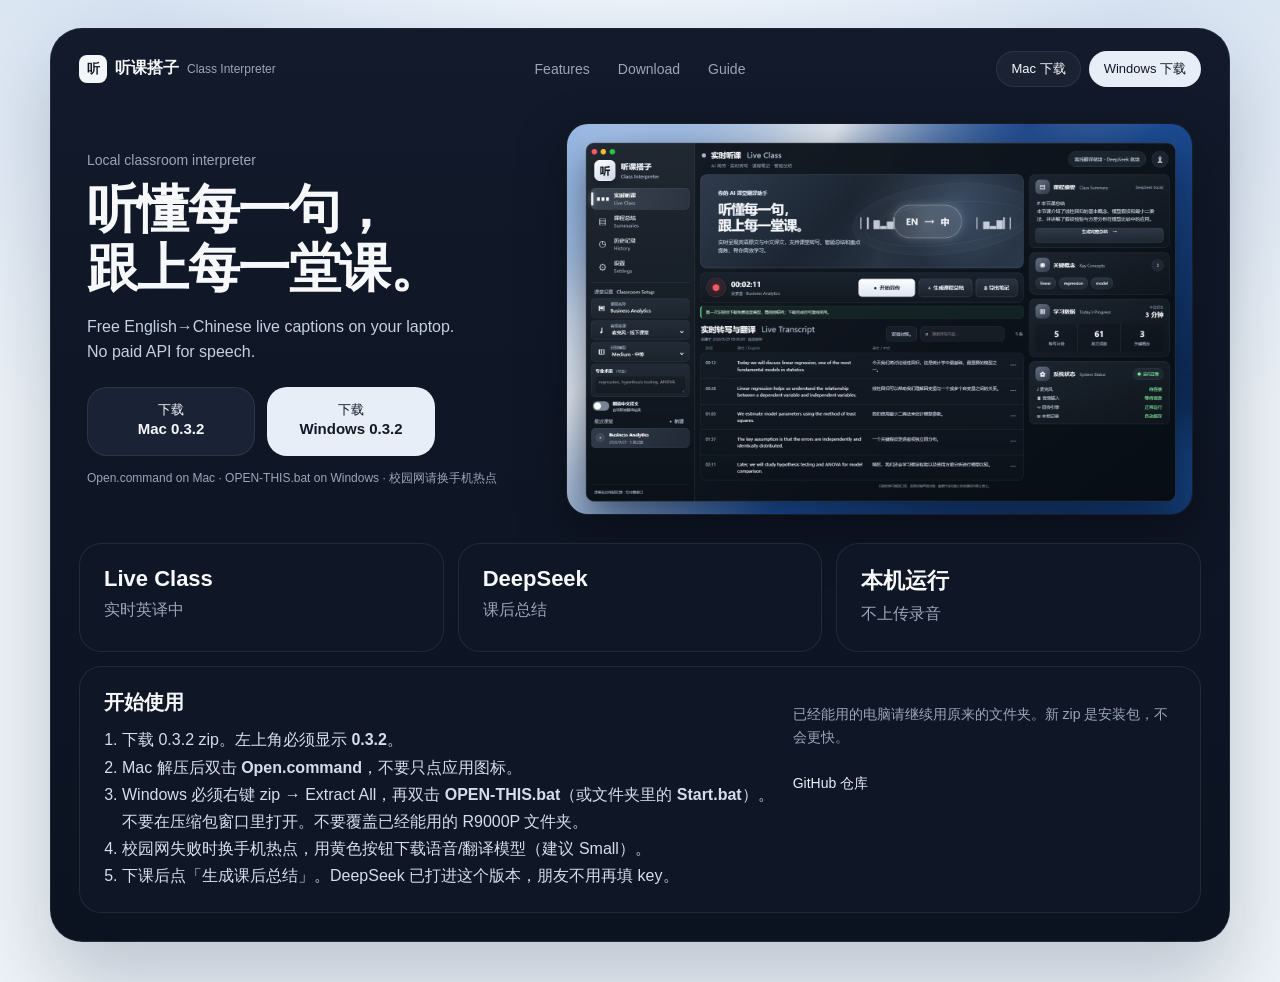
==== docs/index.html @ dd4a9915 "Stop Windows from launching inside the zip and ship 0.3.2 Opening Start.bat from Explorer's zip view" ====
<!doctype html>
<html lang="zh-CN">
<head>
  <meta charset="utf-8">
  <meta name="viewport" content="width=device-width, initial-scale=1">
  <title>听课搭子 · Class Interpreter</title>
  <meta name="description" content="免费本地英语课堂同传。听懂每一句，跟上每一堂课。Mac / Windows 下载。">
  <link rel="stylesheet" href="style.css">
</head>
<body>
  <div class="backdrop">
    <div class="shell">
      <header class="nav">
        <a class="brand" href="#top">
          <span class="mark">听</span>
          <strong>听课搭子</strong>
          <small>Class Interpreter</small>
        </a>
        <nav>
          <a href="#features">Features</a>
          <a href="#download">Download</a>
          <a href="#guide">Guide</a>
        </nav>
        <div class="nav-actions">
          <a class="pill ghost" href="https://github.com/M2-King/class-interpret/raw/cursor/windows-extract-guard-b27d/ClassInterpreter-mac-0.3.2.zip">Mac 下载</a>
          <a class="pill light" href="https://github.com/M2-King/class-interpret/raw/cursor/windows-extract-guard-b27d/ClassInterpreter-windows-0.3.2.zip">Windows 下载</a>
        </div>
      </header>

      <section class="hero" id="top">
        <div class="copy">
          <p class="eyebrow">Local classroom interpreter</p>
          <h1>听懂每一句，<br>跟上每一堂课。</h1>
          <p class="lede">Free English→Chinese live captions on your laptop.<br>No paid API for speech.</p>
          <div class="hero-actions" id="download">
            <a class="btn dark" href="https://github.com/M2-King/class-interpret/raw/cursor/windows-extract-guard-b27d/ClassInterpreter-mac-0.3.2.zip">下载<br><b>Mac 0.3.2</b></a>
            <a class="btn light" href="https://github.com/M2-King/class-interpret/raw/cursor/windows-extract-guard-b27d/ClassInterpreter-windows-0.3.2.zip">下载<br><b>Windows 0.3.2</b></a>
          </div>
          <p class="fine">Open.command on Mac · OPEN-THIS.bat on Windows · 校园网请换手机热点</p>
        </div>
        <figure class="product">
          <img src="assets/app-preview.png" alt="听课搭子 Live Class 界面：英文原文与中文译文">
        </figure>
      </section>

      <section class="features" id="features">
        <article>
          <h2>Live Class</h2>
          <p>实时英译中</p>
        </article>
        <article>
          <h2>DeepSeek</h2>
          <p>课后总结</p>
        </article>
        <article>
          <h2>本机运行</h2>
          <p>不上传录音</p>
        </article>
      </section>

      <section class="guide" id="guide">
        <div>
          <h2>开始使用</h2>
          <ol>
            <li>下载 0.3.2 zip。左上角必须显示 <b>0.3.2</b>。</li>
            <li>Mac 解压后双击 <b>Open.command</b>，不要只点应用图标。</li>
            <li>Windows 必须右键 zip → Extract All，再双击 <b>OPEN-THIS.bat</b>（或文件夹里的 <b>Start.bat</b>）。不要在压缩包窗口里打开。不要覆盖已经能用的 R9000P 文件夹。</li>
            <li>校园网失败时换手机热点，用黄色按钮下载语音/翻译模型（建议 Small）。</li>
            <li>下课后点「生成课后总结」。DeepSeek 已打进这个版本，朋友不用再填 key。</li>
          </ol>
        </div>
        <aside>
          <p>已经能用的电脑请继续用原来的文件夹。新 zip 是安装包，不会更快。</p>
          <a href="https://github.com/M2-King/class-interpret">GitHub 仓库</a>
        </aside>
      </section>
    </div>
  </div>
</body>
</html>
---- docs/style.css ----
:root {
  --bg0: #d7e3f2;
  --bg1: #eef3f8;
  --shell: #0b1220;
  --panel: rgba(17, 24, 39, 0.72);
  --line: rgba(255, 255, 255, 0.08);
  --text: #f7f8fa;
  --muted: #9aa6b8;
  --light: #e8eef8;
}
* { box-sizing: border-box; }
html { scroll-behavior: smooth; }
body {
  margin: 0;
  min-height: 100vh;
  color: var(--text);
  font-family: Inter, "SF Pro Display", "PingFang SC", "Microsoft YaHei", sans-serif;
  background: radial-gradient(1200px 600px at 50% -10%, #f7fbff, var(--bg0) 45%, var(--bg1));
}
a { color: inherit; text-decoration: none; }
.backdrop {
  min-height: 100vh;
  padding: 28px 18px 40px;
  display: grid;
  place-items: center;
}
.shell {
  width: min(1180px, 100%);
  background: linear-gradient(180deg, #121a2b, var(--shell));
  border: 1px solid rgba(255,255,255,.08);
  border-radius: 32px;
  padding: 22px 28px 28px;
  box-shadow: 0 40px 80px rgba(20, 36, 64, .22);
}
.nav {
  display: grid;
  grid-template-columns: 1fr auto 1fr;
  align-items: center;
  gap: 16px;
  margin-bottom: 28px;
}
.brand {
  display: flex;
  align-items: baseline;
  gap: 8px;
}
.mark {
  width: 28px;
  height: 28px;
  border-radius: 8px;
  display: grid;
  place-items: center;
  background: #f3f6fb;
  color: #111827;
  font-size: 13px;
  font-weight: 700;
}
.brand strong { font-size: 16px; }
.brand small { color: var(--muted); font-size: 12px; }
.nav nav {
  display: flex;
  gap: 28px;
  color: var(--muted);
  font-size: 14px;
}
.nav nav a:hover { color: var(--text); }
.nav-actions { justify-self: end; display: flex; gap: 8px; }
.pill, .btn {
  display: inline-flex;
  align-items: center;
  justify-content: center;
  border-radius: 999px;
  border: 1px solid var(--line);
  font-size: 13px;
}
.pill { padding: 8px 14px; }
.pill.ghost { background: rgba(255,255,255,.04); }
.pill.light, .btn.light {
  background: var(--light);
  color: #111827;
  border-color: transparent;
}
.hero {
  display: grid;
  grid-template-columns: minmax(280px, 0.9fr) minmax(0, 1.25fr);
  gap: 28px;
  align-items: center;
  padding: 8px 8px 28px;
}
.eyebrow {
  margin: 0 0 12px;
  color: var(--muted);
  font-size: 14px;
}
.copy h1 {
  margin: 0;
  font-size: clamp(34px, 4.4vw, 52px);
  line-height: 1.15;
  letter-spacing: -0.03em;
}
.lede {
  margin: 16px 0 22px;
  color: #c5d0e0;
  font-size: 16px;
  line-height: 1.55;
}
.hero-actions { display: flex; gap: 12px; flex-wrap: wrap; }
.btn {
  min-width: 168px;
  padding: 14px 22px 16px;
  text-align: center;
  line-height: 1.25;
  border-radius: 20px;
  display: inline-flex;
  flex-direction: column;
  gap: 2px;
}
.btn.dark { background: #1a2336; }
.btn b { display: block; font-size: 15px; }
.fine {
  margin: 14px 0 0;
  color: var(--muted);
  font-size: 12px;
}
.product {
  margin: 0;
  border-radius: 22px;
  overflow: hidden;
  border: 1px solid var(--line);
  background: #070b14;
  box-shadow: 0 18px 50px rgba(0,0,0,.35);
}
.product img { display: block; width: 100%; height: auto; }
.features {
  display: grid;
  grid-template-columns: repeat(3, 1fr);
  gap: 14px;
}
.features article, .guide {
  background: var(--panel);
  border: 1px solid var(--line);
  border-radius: 22px;
}
.features article { padding: 22px 24px 26px; }
.features h2 { margin: 0; font-size: 22px; font-weight: 600; }
.features p { margin: 8px 0 0; color: var(--muted); }
.guide {
  margin-top: 14px;
  padding: 22px 24px;
  display: grid;
  grid-template-columns: 1.4fr 0.8fr;
  gap: 18px;
}
.guide h2 { margin: 0 0 10px; font-size: 20px; }
.guide ol { margin: 0; padding-left: 18px; color: #d5deea; line-height: 1.7; }
.guide aside {
  color: var(--muted);
  font-size: 14px;
  line-height: 1.6;
}
.guide aside a { display: inline-block; margin-top: 10px; color: var(--light); }
@media (max-width: 900px) {
  .nav, .hero, .features, .guide { grid-template-columns: 1fr; }
  .nav nav, .nav-actions { justify-self: start; }
  .copy h1 { font-size: 34px; }
}
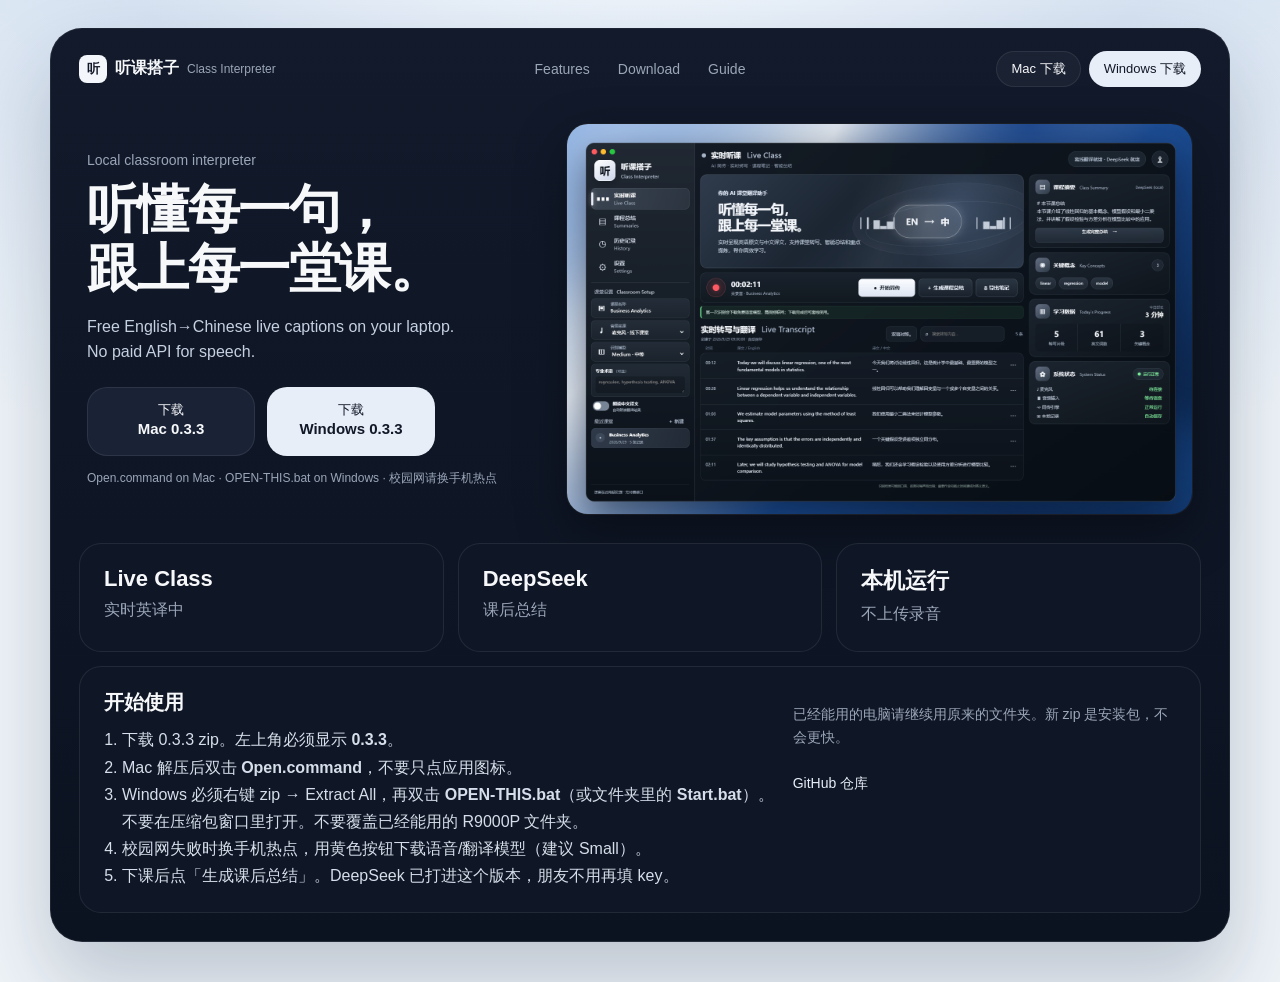
==== commit 5bd2deed: "Ship a Windows 0.3.3 pack with bundled Python Windows still failed when the zip had to download Pyth" ====
--- a/docs/index.html
+++ b/docs/index.html
@@ -22,8 +22,8 @@
           <a href="#guide">Guide</a>
         </nav>
         <div class="nav-actions">
-          <a class="pill ghost" href="https://github.com/M2-King/class-interpret/raw/cursor/windows-extract-guard-b27d/ClassInterpreter-mac-0.3.2.zip">Mac 下载</a>
-          <a class="pill light" href="https://github.com/M2-King/class-interpret/raw/cursor/windows-extract-guard-b27d/ClassInterpreter-windows-0.3.2.zip">Windows 下载</a>
+          <a class="pill ghost" href="https://github.com/M2-King/class-interpret/raw/cursor/windows-extract-guard-b27d/ClassInterpreter-mac-0.3.3.zip">Mac 下载</a>
+          <a class="pill light" href="https://github.com/M2-King/class-interpret/raw/cursor/windows-extract-guard-b27d/ClassInterpreter-windows-0.3.3.zip">Windows 下载</a>
         </div>
       </header>
 
@@ -33,8 +33,8 @@
           <h1>听懂每一句，<br>跟上每一堂课。</h1>
           <p class="lede">Free English→Chinese live captions on your laptop.<br>No paid API for speech.</p>
           <div class="hero-actions" id="download">
-            <a class="btn dark" href="https://github.com/M2-King/class-interpret/raw/cursor/windows-extract-guard-b27d/ClassInterpreter-mac-0.3.2.zip">下载<br><b>Mac 0.3.2</b></a>
-            <a class="btn light" href="https://github.com/M2-King/class-interpret/raw/cursor/windows-extract-guard-b27d/ClassInterpreter-windows-0.3.2.zip">下载<br><b>Windows 0.3.2</b></a>
+            <a class="btn dark" href="https://github.com/M2-King/class-interpret/raw/cursor/windows-extract-guard-b27d/ClassInterpreter-mac-0.3.3.zip">下载<br><b>Mac 0.3.3</b></a>
+            <a class="btn light" href="https://github.com/M2-King/class-interpret/raw/cursor/windows-extract-guard-b27d/ClassInterpreter-windows-0.3.3.zip">下载<br><b>Windows 0.3.3</b></a>
           </div>
           <p class="fine">Open.command on Mac · OPEN-THIS.bat on Windows · 校园网请换手机热点</p>
         </div>
@@ -62,7 +62,7 @@
         <div>
           <h2>开始使用</h2>
           <ol>
-            <li>下载 0.3.2 zip。左上角必须显示 <b>0.3.2</b>。</li>
+            <li>下载 0.3.3 zip。左上角必须显示 <b>0.3.3</b>。</li>
             <li>Mac 解压后双击 <b>Open.command</b>，不要只点应用图标。</li>
             <li>Windows 必须右键 zip → Extract All，再双击 <b>OPEN-THIS.bat</b>（或文件夹里的 <b>Start.bat</b>）。不要在压缩包窗口里打开。不要覆盖已经能用的 R9000P 文件夹。</li>
             <li>校园网失败时换手机热点，用黄色按钮下载语音/翻译模型（建议 Small）。</li>
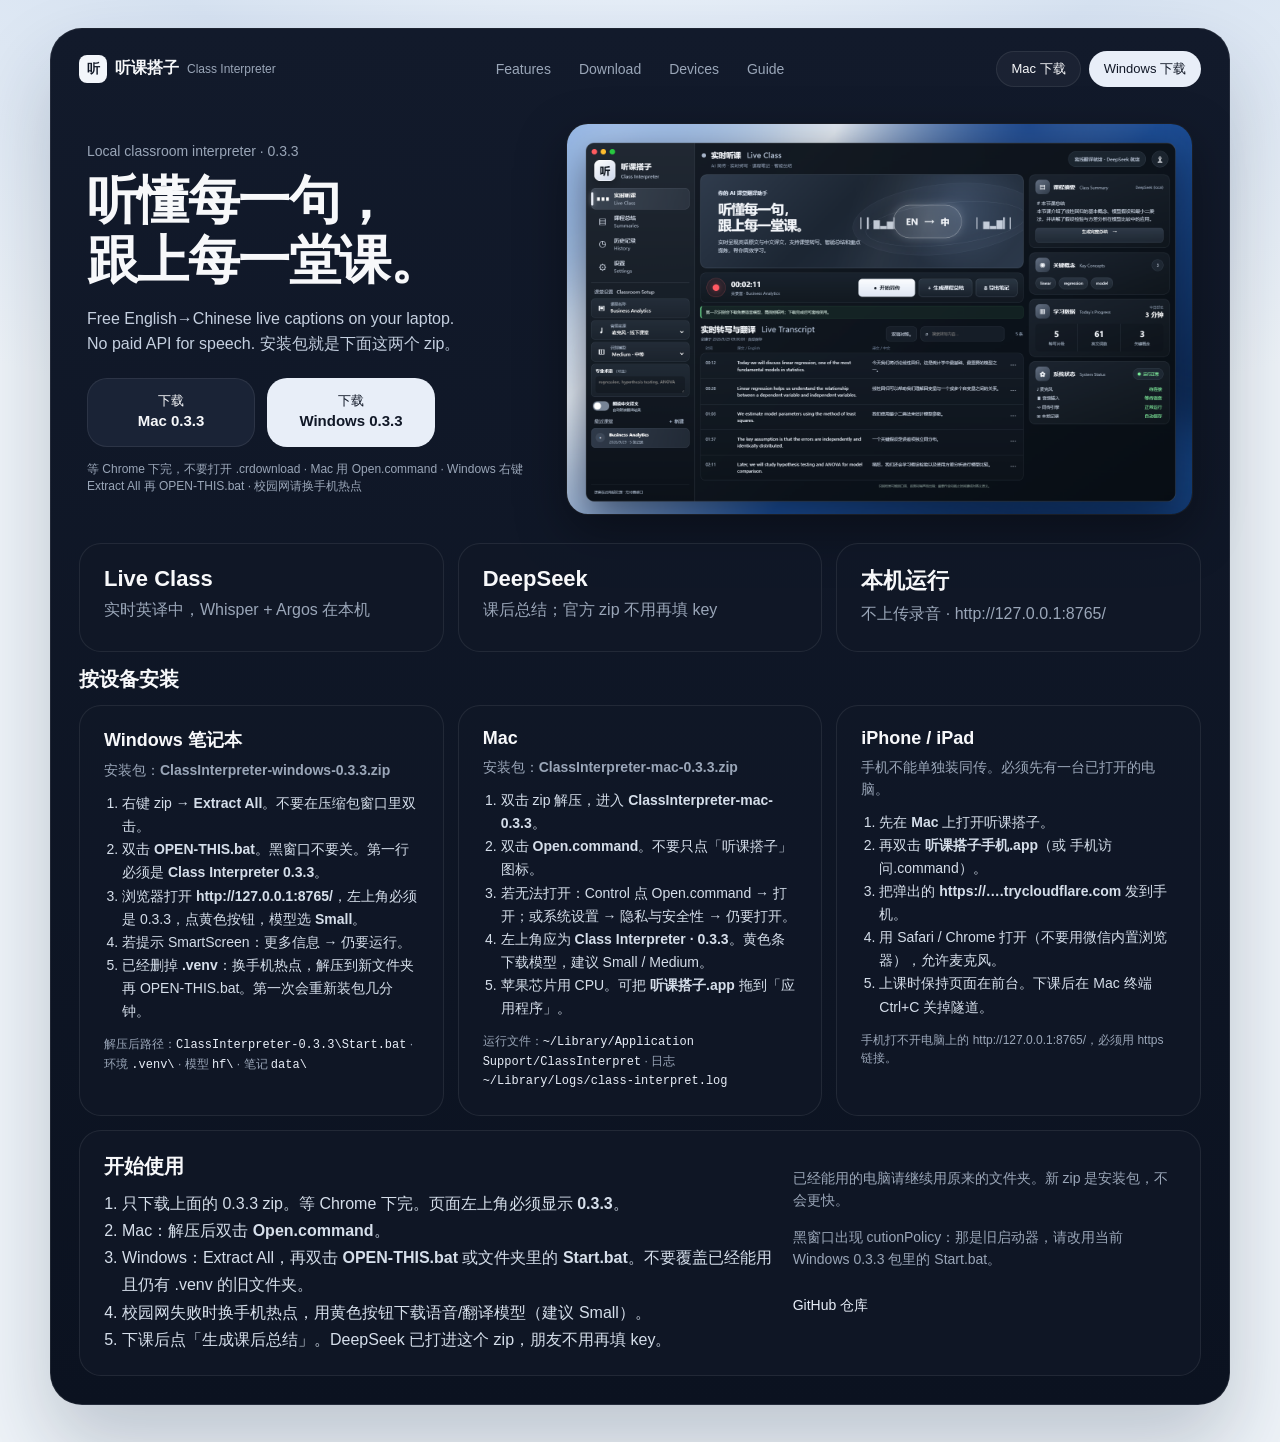
==== commit 511636d2: "Point the intro site at the real 0.3.3 packs and device install paths Windows downloads the current " ====
--- a/docs/index.html
+++ b/docs/index.html
@@ -19,24 +19,25 @@
         <nav>
           <a href="#features">Features</a>
           <a href="#download">Download</a>
+          <a href="#devices">Devices</a>
           <a href="#guide">Guide</a>
         </nav>
         <div class="nav-actions">
           <a class="pill ghost" href="https://github.com/M2-King/class-interpret/raw/cursor/windows-extract-guard-b27d/ClassInterpreter-mac-0.3.3.zip">Mac 下载</a>
-          <a class="pill light" href="https://github.com/M2-King/class-interpret/raw/cursor/windows-extract-guard-b27d/ClassInterpreter-windows-0.3.3.zip">Windows 下载</a>
+          <a class="pill light" href="https://github.com/M2-King/class-interpret/raw/cursor/win-bat-crlf-b27d/ClassInterpreter-windows-0.3.3.zip">Windows 下载</a>
         </div>
       </header>
 
       <section class="hero" id="top">
         <div class="copy">
-          <p class="eyebrow">Local classroom interpreter</p>
+          <p class="eyebrow">Local classroom interpreter · 0.3.3</p>
           <h1>听懂每一句，<br>跟上每一堂课。</h1>
-          <p class="lede">Free English→Chinese live captions on your laptop.<br>No paid API for speech.</p>
+          <p class="lede">Free English→Chinese live captions on your laptop.<br>No paid API for speech. 安装包就是下面这两个 zip。</p>
           <div class="hero-actions" id="download">
             <a class="btn dark" href="https://github.com/M2-King/class-interpret/raw/cursor/windows-extract-guard-b27d/ClassInterpreter-mac-0.3.3.zip">下载<br><b>Mac 0.3.3</b></a>
-            <a class="btn light" href="https://github.com/M2-King/class-interpret/raw/cursor/windows-extract-guard-b27d/ClassInterpreter-windows-0.3.3.zip">下载<br><b>Windows 0.3.3</b></a>
+            <a class="btn light" href="https://github.com/M2-King/class-interpret/raw/cursor/win-bat-crlf-b27d/ClassInterpreter-windows-0.3.3.zip">下载<br><b>Windows 0.3.3</b></a>
           </div>
-          <p class="fine">Open.command on Mac · OPEN-THIS.bat on Windows · 校园网请换手机热点</p>
+          <p class="fine">等 Chrome 下完，不要打开 .crdownload · Mac 用 Open.command · Windows 右键 Extract All 再 OPEN-THIS.bat · 校园网请换手机热点</p>
         </div>
         <figure class="product">
           <img src="assets/app-preview.png" alt="听课搭子 Live Class 界面：英文原文与中文译文">
@@ -46,31 +47,74 @@
       <section class="features" id="features">
         <article>
           <h2>Live Class</h2>
-          <p>实时英译中</p>
+          <p>实时英译中，Whisper + Argos 在本机</p>
         </article>
         <article>
           <h2>DeepSeek</h2>
-          <p>课后总结</p>
+          <p>课后总结；官方 zip 不用再填 key</p>
         </article>
         <article>
           <h2>本机运行</h2>
-          <p>不上传录音</p>
+          <p>不上传录音 · http://127.0.0.1:8765/</p>
         </article>
+      </section>
+
+      <section class="devices" id="devices">
+        <h2>按设备安装</h2>
+        <div class="device-grid">
+          <article>
+            <h3>Windows 笔记本</h3>
+            <p>安装包：<b>ClassInterpreter-windows-0.3.3.zip</b></p>
+            <ol>
+              <li>右键 zip → <b>Extract All</b>。不要在压缩包窗口里双击。</li>
+              <li>双击 <b>OPEN-THIS.bat</b>。黑窗口不要关。第一行必须是 <b>Class Interpreter 0.3.3</b>。</li>
+              <li>浏览器打开 <b>http://127.0.0.1:8765/</b>，左上角必须是 0.3.3，点黄色按钮，模型选 <b>Small</b>。</li>
+              <li>若提示 SmartScreen：更多信息 → 仍要运行。</li>
+              <li>已经删掉 <b>.venv</b>：换手机热点，解压到新文件夹再 OPEN-THIS.bat。第一次会重新装包几分钟。</li>
+            </ol>
+            <p class="path">解压后路径：<code>ClassInterpreter-0.3.3\Start.bat</code> · 环境 <code>.venv\</code> · 模型 <code>hf\</code> · 笔记 <code>data\</code></p>
+          </article>
+          <article>
+            <h3>Mac</h3>
+            <p>安装包：<b>ClassInterpreter-mac-0.3.3.zip</b></p>
+            <ol>
+              <li>双击 zip 解压，进入 <b>ClassInterpreter-mac-0.3.3</b>。</li>
+              <li>双击 <b>Open.command</b>。不要只点「听课搭子」图标。</li>
+              <li>若无法打开：Control 点 Open.command → 打开；或系统设置 → 隐私与安全性 → 仍要打开。</li>
+              <li>左上角应为 <b>Class Interpreter · 0.3.3</b>。黄色条下载模型，建议 Small / Medium。</li>
+              <li>苹果芯片用 CPU。可把 <b>听课搭子.app</b> 拖到「应用程序」。</li>
+            </ol>
+            <p class="path">运行文件：<code>~/Library/Application Support/ClassInterpret</code> · 日志 <code>~/Library/Logs/class-interpret.log</code></p>
+          </article>
+          <article>
+            <h3>iPhone / iPad</h3>
+            <p>手机不能单独装同传。必须先有一台已打开的电脑。</p>
+            <ol>
+              <li>先在 <b>Mac</b> 上打开听课搭子。</li>
+              <li>再双击 <b>听课搭子手机.app</b>（或 手机访问.command）。</li>
+              <li>把弹出的 <b>https://….trycloudflare.com</b> 发到手机。</li>
+              <li>用 Safari / Chrome 打开（不要用微信内置浏览器），允许麦克风。</li>
+              <li>上课时保持页面在前台。下课后在 Mac 终端 Ctrl+C 关掉隧道。</li>
+            </ol>
+            <p class="path">手机打不开电脑上的 http://127.0.0.1:8765/，必须用 https 链接。</p>
+          </article>
+        </div>
       </section>
 
       <section class="guide" id="guide">
         <div>
           <h2>开始使用</h2>
           <ol>
-            <li>下载 0.3.3 zip。左上角必须显示 <b>0.3.3</b>。</li>
-            <li>Mac 解压后双击 <b>Open.command</b>，不要只点应用图标。</li>
-            <li>Windows 必须右键 zip → Extract All，再双击 <b>OPEN-THIS.bat</b>（或文件夹里的 <b>Start.bat</b>）。不要在压缩包窗口里打开。不要覆盖已经能用的 R9000P 文件夹。</li>
+            <li>只下载上面的 0.3.3 zip。等 Chrome 下完。页面左上角必须显示 <b>0.3.3</b>。</li>
+            <li>Mac：解压后双击 <b>Open.command</b>。</li>
+            <li>Windows：Extract All，再双击 <b>OPEN-THIS.bat</b> 或文件夹里的 <b>Start.bat</b>。不要覆盖已经能用且仍有 .venv 的旧文件夹。</li>
             <li>校园网失败时换手机热点，用黄色按钮下载语音/翻译模型（建议 Small）。</li>
-            <li>下课后点「生成课后总结」。DeepSeek 已打进这个版本，朋友不用再填 key。</li>
+            <li>下课后点「生成课后总结」。DeepSeek 已打进这个 zip，朋友不用再填 key。</li>
           </ol>
         </div>
         <aside>
           <p>已经能用的电脑请继续用原来的文件夹。新 zip 是安装包，不会更快。</p>
+          <p>黑窗口出现 cutionPolicy：那是旧启动器，请改用当前 Windows 0.3.3 包里的 Start.bat。</p>
           <a href="https://github.com/M2-King/class-interpret">GitHub 仓库</a>
         </aside>
       </section>
--- a/docs/style.css
+++ b/docs/style.css
@@ -159,8 +159,38 @@
   line-height: 1.6;
 }
 .guide aside a { display: inline-block; margin-top: 10px; color: var(--light); }
+.devices {
+  margin-top: 14px;
+}
+.devices h2 {
+  margin: 0 0 12px;
+  font-size: 20px;
+}
+.device-grid {
+  display: grid;
+  grid-template-columns: repeat(3, 1fr);
+  gap: 14px;
+}
+.device-grid article {
+  background: var(--panel);
+  border: 1px solid var(--line);
+  border-radius: 22px;
+  padding: 22px 24px 24px;
+}
+.device-grid h3 { margin: 0 0 8px; font-size: 18px; }
+.device-grid p { margin: 0 0 10px; color: var(--muted); font-size: 14px; line-height: 1.55; }
+.device-grid ol { margin: 0; padding-left: 18px; color: #d5deea; line-height: 1.65; font-size: 14px; }
+.device-grid .path {
+  margin: 12px 0 0;
+  font-size: 12px;
+  color: var(--muted);
+}
+.device-grid code {
+  font-size: 12px;
+  color: var(--light);
+}
 @media (max-width: 900px) {
-  .nav, .hero, .features, .guide { grid-template-columns: 1fr; }
+  .nav, .hero, .features, .guide, .device-grid { grid-template-columns: 1fr; }
   .nav nav, .nav-actions { justify-self: start; }
   .copy h1 { font-size: 34px; }
 }
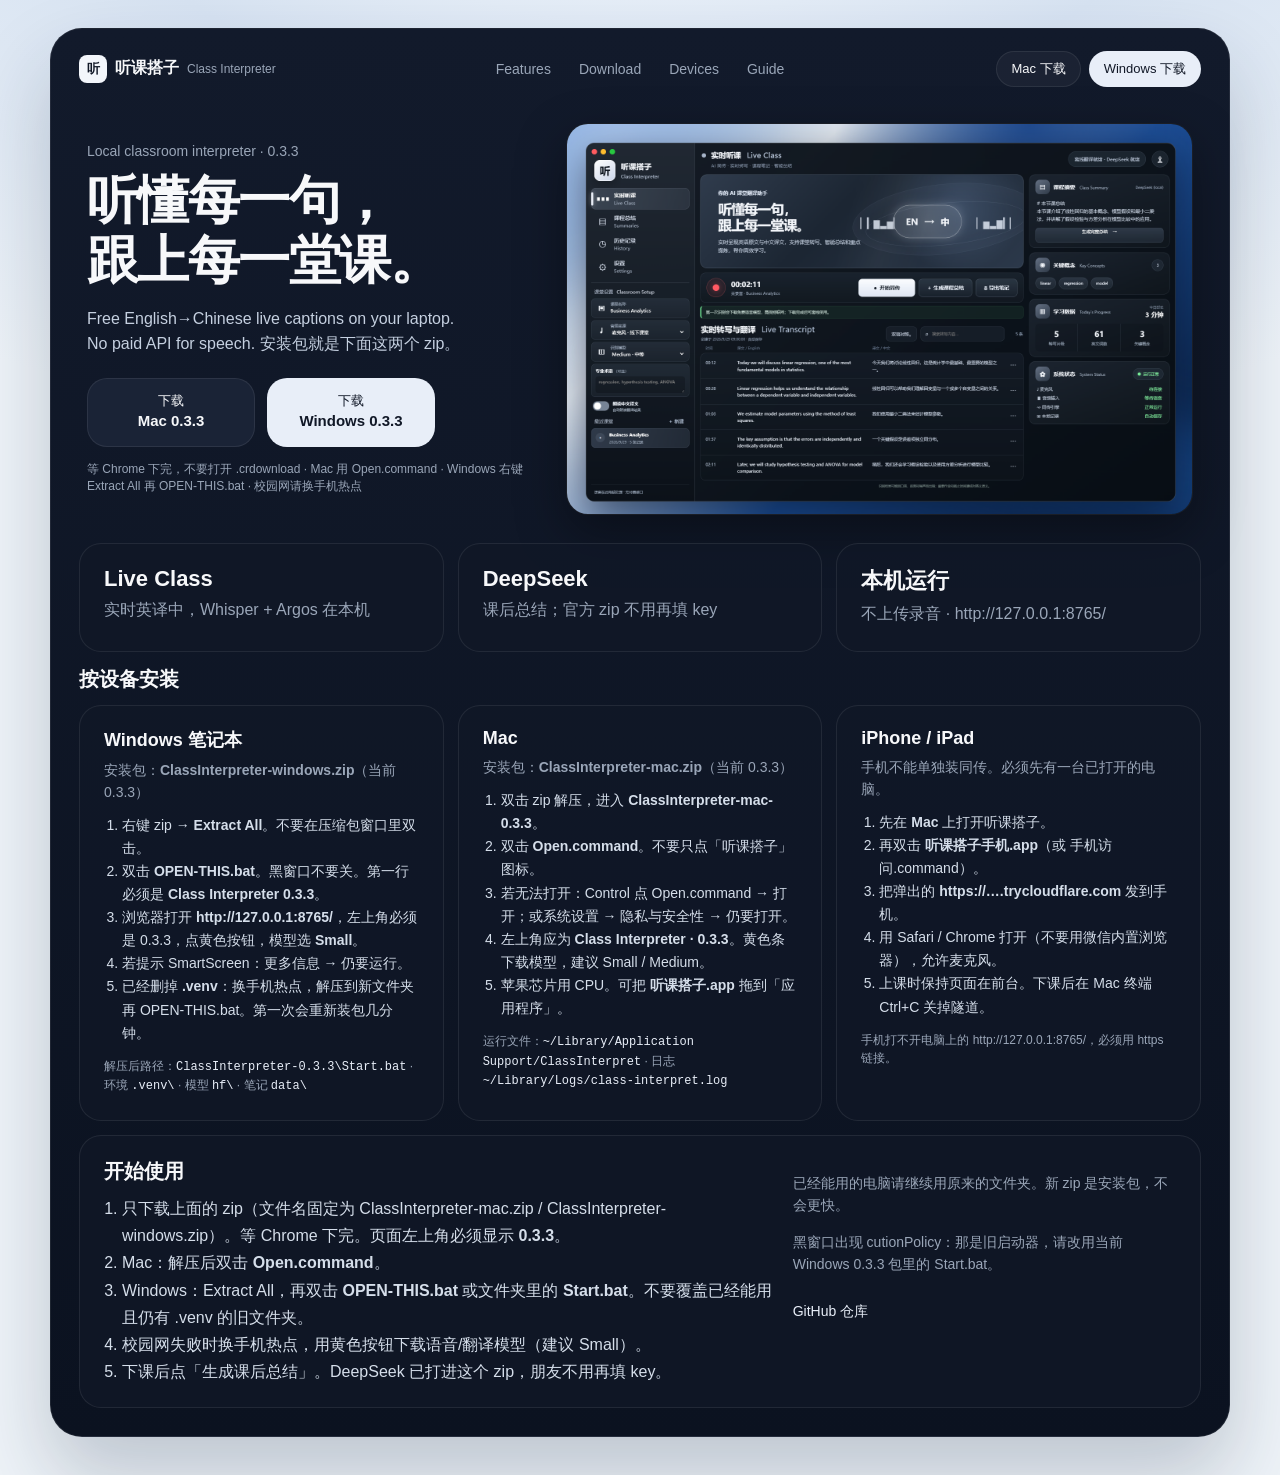
==== commit 78c475b2: "Keep Mac and Windows install packs on unchanging download names Copy versioned zips to docs/ClassInt" ====
--- a/docs/index.html
+++ b/docs/index.html
@@ -23,8 +23,8 @@
           <a href="#guide">Guide</a>
         </nav>
         <div class="nav-actions">
-          <a class="pill ghost" href="https://github.com/M2-King/class-interpret/raw/cursor/windows-extract-guard-b27d/ClassInterpreter-mac-0.3.3.zip">Mac 下载</a>
-          <a class="pill light" href="https://github.com/M2-King/class-interpret/raw/cursor/win-bat-crlf-b27d/ClassInterpreter-windows-0.3.3.zip">Windows 下载</a>
+          <a class="pill ghost" href="ClassInterpreter-mac.zip">Mac 下载</a>
+          <a class="pill light" href="ClassInterpreter-windows.zip">Windows 下载</a>
         </div>
       </header>
 
@@ -34,8 +34,8 @@
           <h1>听懂每一句，<br>跟上每一堂课。</h1>
           <p class="lede">Free English→Chinese live captions on your laptop.<br>No paid API for speech. 安装包就是下面这两个 zip。</p>
           <div class="hero-actions" id="download">
-            <a class="btn dark" href="https://github.com/M2-King/class-interpret/raw/cursor/windows-extract-guard-b27d/ClassInterpreter-mac-0.3.3.zip">下载<br><b>Mac 0.3.3</b></a>
-            <a class="btn light" href="https://github.com/M2-King/class-interpret/raw/cursor/win-bat-crlf-b27d/ClassInterpreter-windows-0.3.3.zip">下载<br><b>Windows 0.3.3</b></a>
+            <a class="btn dark" href="ClassInterpreter-mac.zip">下载<br><b>Mac 0.3.3</b></a>
+            <a class="btn light" href="ClassInterpreter-windows.zip">下载<br><b>Windows 0.3.3</b></a>
           </div>
           <p class="fine">等 Chrome 下完，不要打开 .crdownload · Mac 用 Open.command · Windows 右键 Extract All 再 OPEN-THIS.bat · 校园网请换手机热点</p>
         </div>
@@ -64,7 +64,7 @@
         <div class="device-grid">
           <article>
             <h3>Windows 笔记本</h3>
-            <p>安装包：<b>ClassInterpreter-windows-0.3.3.zip</b></p>
+            <p>安装包：<b>ClassInterpreter-windows.zip</b>（当前 0.3.3）</p>
             <ol>
               <li>右键 zip → <b>Extract All</b>。不要在压缩包窗口里双击。</li>
               <li>双击 <b>OPEN-THIS.bat</b>。黑窗口不要关。第一行必须是 <b>Class Interpreter 0.3.3</b>。</li>
@@ -76,7 +76,7 @@
           </article>
           <article>
             <h3>Mac</h3>
-            <p>安装包：<b>ClassInterpreter-mac-0.3.3.zip</b></p>
+            <p>安装包：<b>ClassInterpreter-mac.zip</b>（当前 0.3.3）</p>
             <ol>
               <li>双击 zip 解压，进入 <b>ClassInterpreter-mac-0.3.3</b>。</li>
               <li>双击 <b>Open.command</b>。不要只点「听课搭子」图标。</li>
@@ -105,7 +105,7 @@
         <div>
           <h2>开始使用</h2>
           <ol>
-            <li>只下载上面的 0.3.3 zip。等 Chrome 下完。页面左上角必须显示 <b>0.3.3</b>。</li>
+            <li>只下载上面的 zip（文件名固定为 ClassInterpreter-mac.zip / ClassInterpreter-windows.zip）。等 Chrome 下完。页面左上角必须显示 <b>0.3.3</b>。</li>
             <li>Mac：解压后双击 <b>Open.command</b>。</li>
             <li>Windows：Extract All，再双击 <b>OPEN-THIS.bat</b> 或文件夹里的 <b>Start.bat</b>。不要覆盖已经能用且仍有 .venv 的旧文件夹。</li>
             <li>校园网失败时换手机热点，用黄色按钮下载语音/翻译模型（建议 Small）。</li>
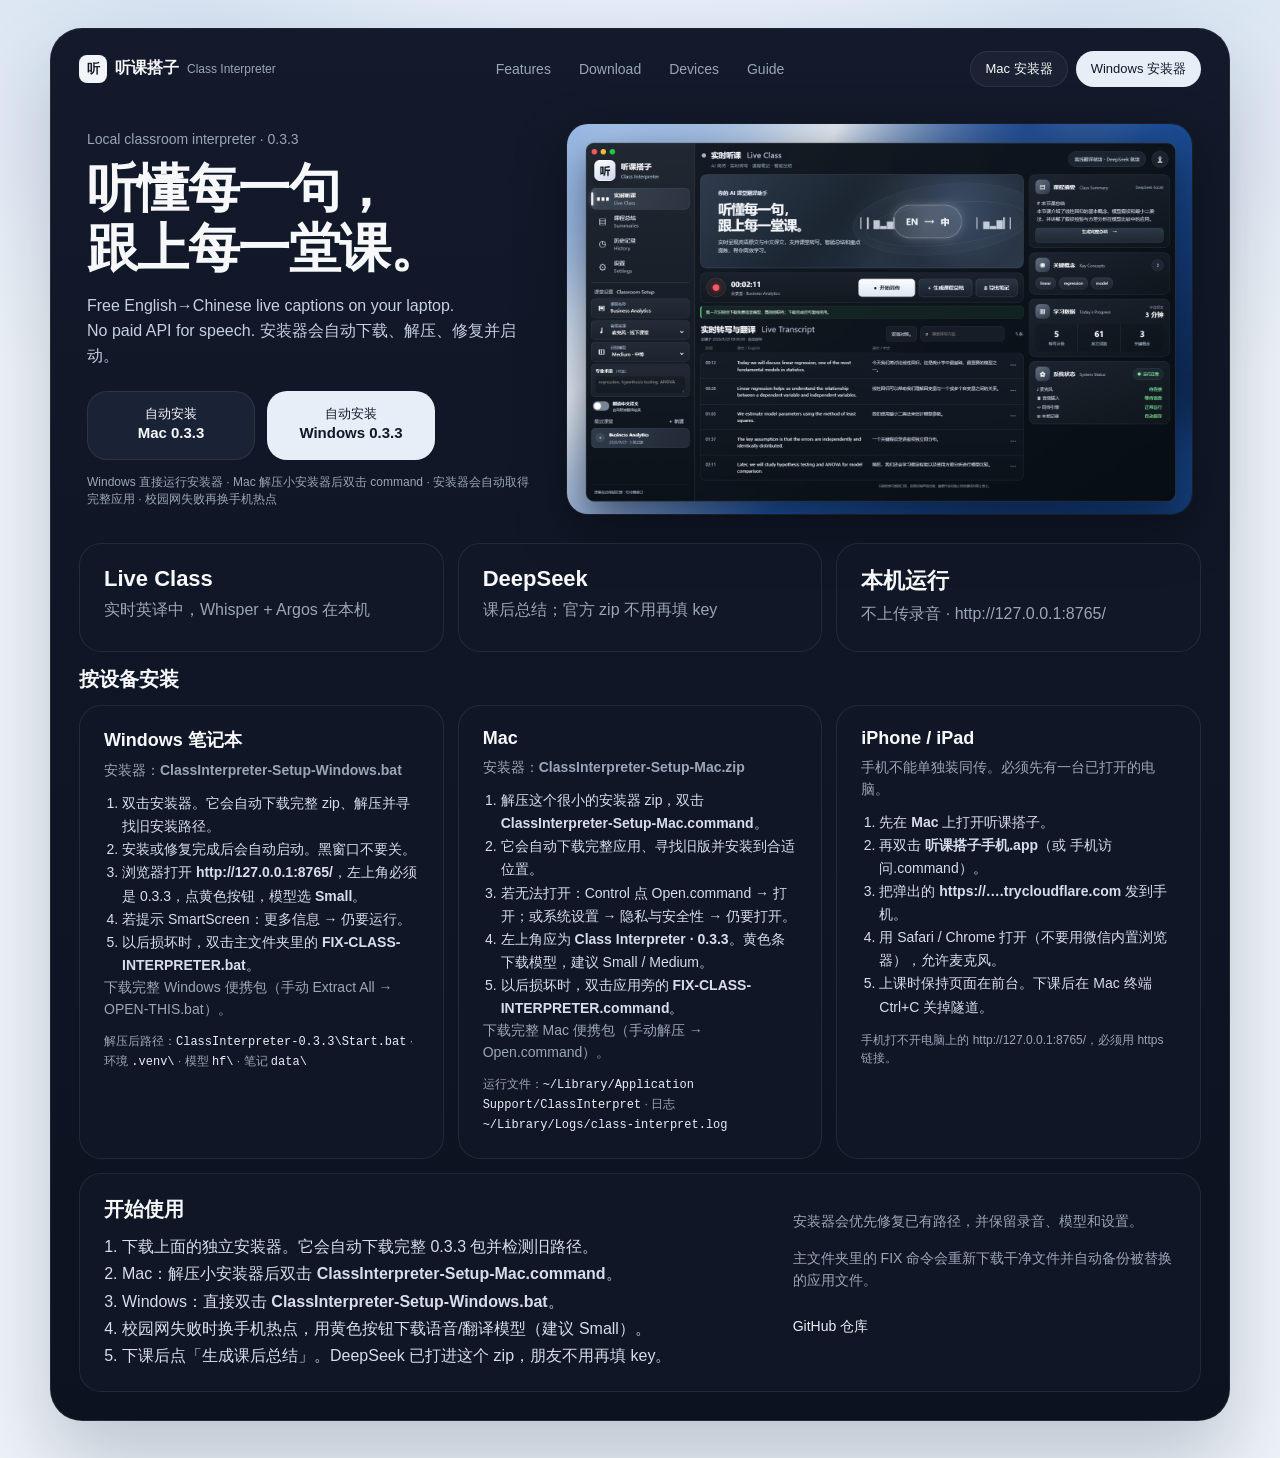
==== commit e8b07127: "feat(installer): add cross-platform self-repair setup" ====
--- a/docs/index.html
+++ b/docs/index.html
@@ -23,8 +23,8 @@
           <a href="#guide">Guide</a>
         </nav>
         <div class="nav-actions">
-          <a class="pill ghost" href="ClassInterpreter-mac.zip">Mac 下载</a>
-          <a class="pill light" href="ClassInterpreter-windows.zip">Windows 下载</a>
+          <a class="pill ghost" href="ClassInterpreter-Setup-Mac.zip">Mac 安装器</a>
+          <a class="pill light" href="ClassInterpreter-Setup-Windows.bat">Windows 安装器</a>
         </div>
       </header>
 
@@ -32,12 +32,12 @@
         <div class="copy">
           <p class="eyebrow">Local classroom interpreter · 0.3.3</p>
           <h1>听懂每一句，<br>跟上每一堂课。</h1>
-          <p class="lede">Free English→Chinese live captions on your laptop.<br>No paid API for speech. 安装包就是下面这两个 zip。</p>
+          <p class="lede">Free English→Chinese live captions on your laptop.<br>No paid API for speech. 安装器会自动下载、解压、修复并启动。</p>
           <div class="hero-actions" id="download">
-            <a class="btn dark" href="ClassInterpreter-mac.zip">下载<br><b>Mac 0.3.3</b></a>
-            <a class="btn light" href="ClassInterpreter-windows.zip">下载<br><b>Windows 0.3.3</b></a>
+            <a class="btn dark" href="ClassInterpreter-Setup-Mac.zip">自动安装<br><b>Mac 0.3.3</b></a>
+            <a class="btn light" href="ClassInterpreter-Setup-Windows.bat">自动安装<br><b>Windows 0.3.3</b></a>
           </div>
-          <p class="fine">等 Chrome 下完，不要打开 .crdownload · Mac 用 Open.command · Windows 右键 Extract All 再 OPEN-THIS.bat · 校园网请换手机热点</p>
+          <p class="fine">Windows 直接运行安装器 · Mac 解压小安装器后双击 command · 安装器会自动取得完整应用 · 校园网失败再换手机热点</p>
         </div>
         <figure class="product">
           <img src="assets/app-preview.png" alt="听课搭子 Live Class 界面：英文原文与中文译文">
@@ -64,26 +64,28 @@
         <div class="device-grid">
           <article>
             <h3>Windows 笔记本</h3>
-            <p>安装包：<b>ClassInterpreter-windows.zip</b>（当前 0.3.3）</p>
+            <p>安装器：<b>ClassInterpreter-Setup-Windows.bat</b></p>
             <ol>
-              <li>右键 zip → <b>Extract All</b>。不要在压缩包窗口里双击。</li>
-              <li>双击 <b>OPEN-THIS.bat</b>。黑窗口不要关。第一行必须是 <b>Class Interpreter 0.3.3</b>。</li>
+              <li>双击安装器。它会自动下载完整 zip、解压并寻找旧安装路径。</li>
+              <li>安装或修复完成后会自动启动。黑窗口不要关。</li>
               <li>浏览器打开 <b>http://127.0.0.1:8765/</b>，左上角必须是 0.3.3，点黄色按钮，模型选 <b>Small</b>。</li>
               <li>若提示 SmartScreen：更多信息 → 仍要运行。</li>
-              <li>已经删掉 <b>.venv</b>：换手机热点，解压到新文件夹再 OPEN-THIS.bat。第一次会重新装包几分钟。</li>
+              <li>以后损坏时，双击主文件夹里的 <b>FIX-CLASS-INTERPRETER.bat</b>。</li>
             </ol>
+            <p><a href="ClassInterpreter-windows-0.3.3.zip">下载完整 Windows 便携包</a>（手动 Extract All → OPEN-THIS.bat）。</p>
             <p class="path">解压后路径：<code>ClassInterpreter-0.3.3\Start.bat</code> · 环境 <code>.venv\</code> · 模型 <code>hf\</code> · 笔记 <code>data\</code></p>
           </article>
           <article>
             <h3>Mac</h3>
-            <p>安装包：<b>ClassInterpreter-mac.zip</b>（当前 0.3.3）</p>
+            <p>安装器：<b>ClassInterpreter-Setup-Mac.zip</b></p>
             <ol>
-              <li>双击 zip 解压，进入 <b>ClassInterpreter-mac-0.3.3</b>。</li>
-              <li>双击 <b>Open.command</b>。不要只点「听课搭子」图标。</li>
+              <li>解压这个很小的安装器 zip，双击 <b>ClassInterpreter-Setup-Mac.command</b>。</li>
+              <li>它会自动下载完整应用、寻找旧版并安装到合适位置。</li>
               <li>若无法打开：Control 点 Open.command → 打开；或系统设置 → 隐私与安全性 → 仍要打开。</li>
               <li>左上角应为 <b>Class Interpreter · 0.3.3</b>。黄色条下载模型，建议 Small / Medium。</li>
-              <li>苹果芯片用 CPU。可把 <b>听课搭子.app</b> 拖到「应用程序」。</li>
+              <li>以后损坏时，双击应用旁的 <b>FIX-CLASS-INTERPRETER.command</b>。</li>
             </ol>
+            <p><a href="ClassInterpreter-mac-0.3.3.zip">下载完整 Mac 便携包</a>（手动解压 → Open.command）。</p>
             <p class="path">运行文件：<code>~/Library/Application Support/ClassInterpret</code> · 日志 <code>~/Library/Logs/class-interpret.log</code></p>
           </article>
           <article>
@@ -105,16 +107,16 @@
         <div>
           <h2>开始使用</h2>
           <ol>
-            <li>只下载上面的 zip（文件名固定为 ClassInterpreter-mac.zip / ClassInterpreter-windows.zip）。等 Chrome 下完。页面左上角必须显示 <b>0.3.3</b>。</li>
-            <li>Mac：解压后双击 <b>Open.command</b>。</li>
-            <li>Windows：Extract All，再双击 <b>OPEN-THIS.bat</b> 或文件夹里的 <b>Start.bat</b>。不要覆盖已经能用且仍有 .venv 的旧文件夹。</li>
+            <li>下载上面的独立安装器。它会自动下载完整 0.3.3 包并检测旧路径。</li>
+            <li>Mac：解压小安装器后双击 <b>ClassInterpreter-Setup-Mac.command</b>。</li>
+            <li>Windows：直接双击 <b>ClassInterpreter-Setup-Windows.bat</b>。</li>
             <li>校园网失败时换手机热点，用黄色按钮下载语音/翻译模型（建议 Small）。</li>
             <li>下课后点「生成课后总结」。DeepSeek 已打进这个 zip，朋友不用再填 key。</li>
           </ol>
         </div>
         <aside>
-          <p>已经能用的电脑请继续用原来的文件夹。新 zip 是安装包，不会更快。</p>
-          <p>黑窗口出现 cutionPolicy：那是旧启动器，请改用当前 Windows 0.3.3 包里的 Start.bat。</p>
+          <p>安装器会优先修复已有路径，并保留录音、模型和设置。</p>
+          <p>主文件夹里的 FIX 命令会重新下载干净文件并自动备份被替换的应用文件。</p>
           <a href="https://github.com/M2-King/class-interpret">GitHub 仓库</a>
         </aside>
       </section>
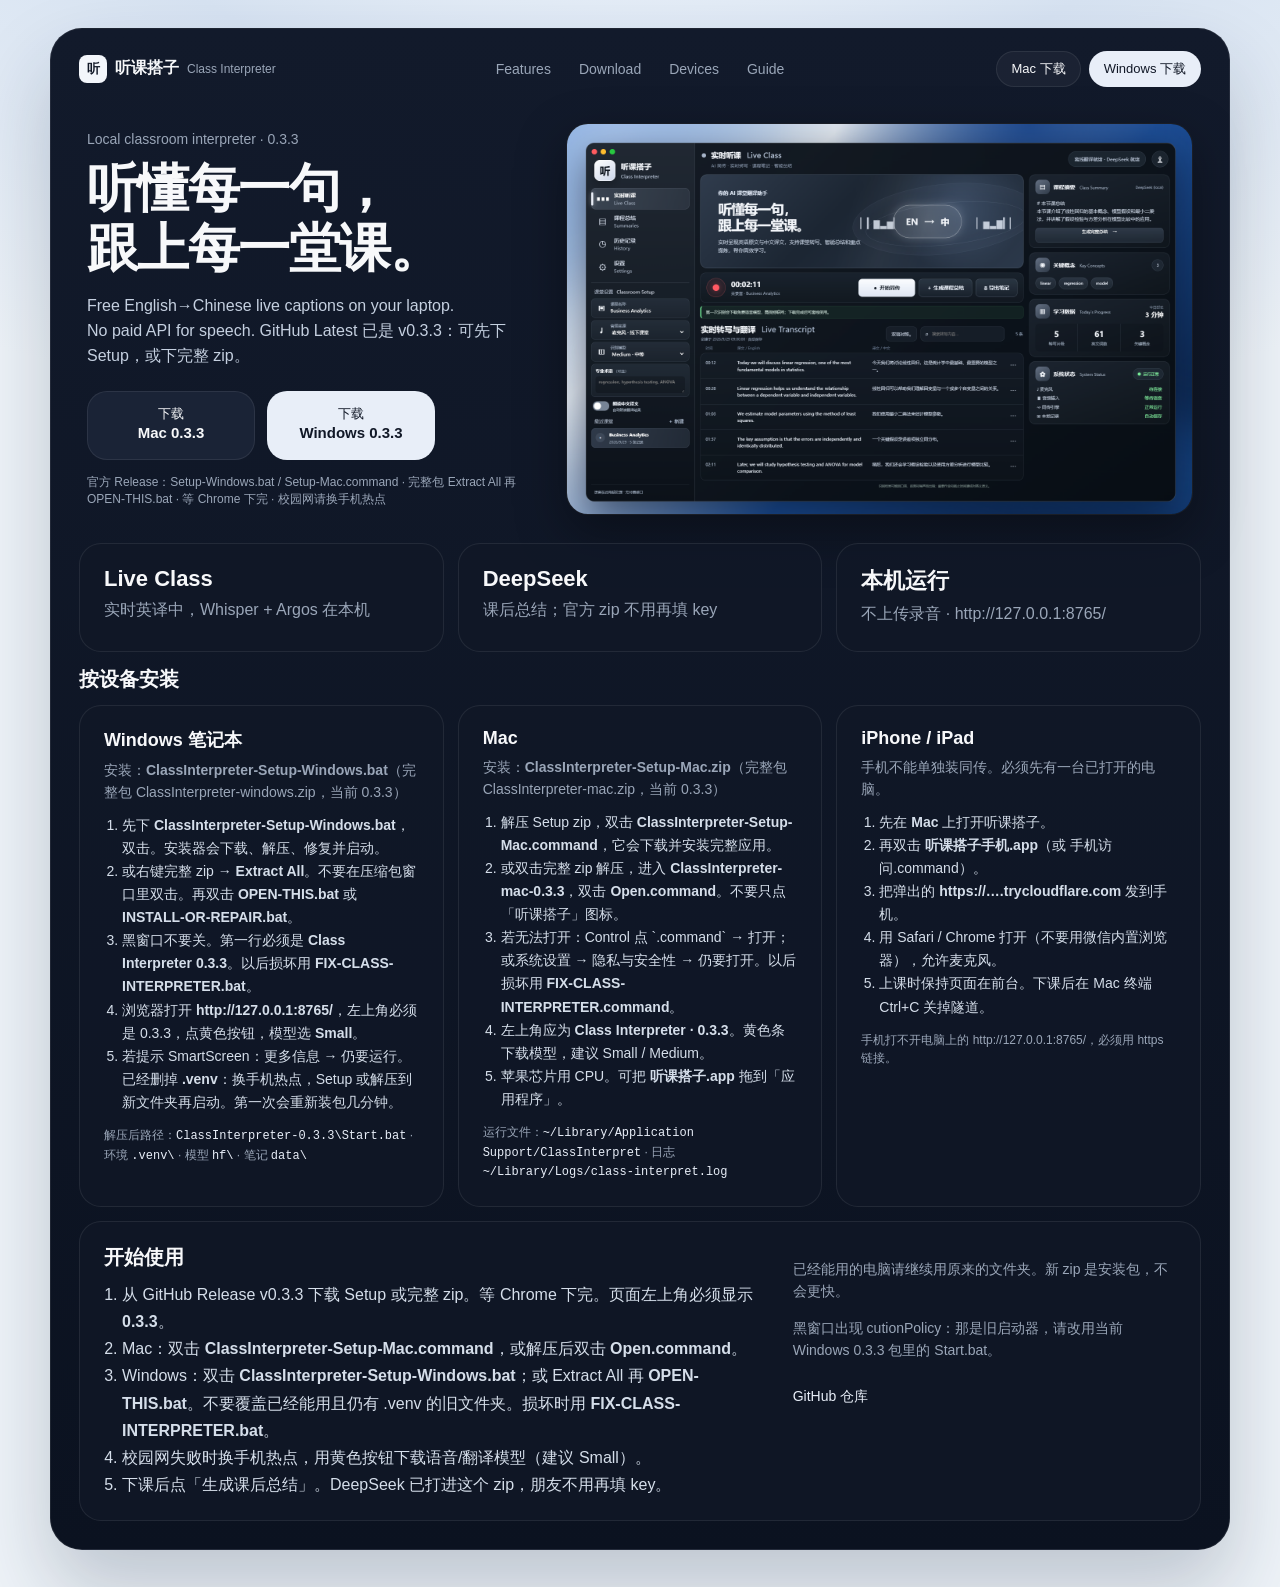
==== commit 2b5094f2: "Point how-to at the live v0.3.3 GitHub Release Latest is Class Interpreter 0.3.3 with Setup installe" ====
--- a/docs/index.html
+++ b/docs/index.html
@@ -23,8 +23,8 @@
           <a href="#guide">Guide</a>
         </nav>
         <div class="nav-actions">
-          <a class="pill ghost" href="ClassInterpreter-Setup-Mac.zip">Mac 安装器</a>
-          <a class="pill light" href="ClassInterpreter-Setup-Windows.bat">Windows 安装器</a>
+          <a class="pill ghost" href="ClassInterpreter-mac.zip">Mac 下载</a>
+          <a class="pill light" href="ClassInterpreter-windows.zip">Windows 下载</a>
         </div>
       </header>
 
@@ -32,12 +32,12 @@
         <div class="copy">
           <p class="eyebrow">Local classroom interpreter · 0.3.3</p>
           <h1>听懂每一句，<br>跟上每一堂课。</h1>
-          <p class="lede">Free English→Chinese live captions on your laptop.<br>No paid API for speech. 安装器会自动下载、解压、修复并启动。</p>
+          <p class="lede">Free English→Chinese live captions on your laptop.<br>No paid API for speech. GitHub Latest 已是 v0.3.3：可先下 Setup，或下完整 zip。</p>
           <div class="hero-actions" id="download">
-            <a class="btn dark" href="ClassInterpreter-Setup-Mac.zip">自动安装<br><b>Mac 0.3.3</b></a>
-            <a class="btn light" href="ClassInterpreter-Setup-Windows.bat">自动安装<br><b>Windows 0.3.3</b></a>
+            <a class="btn dark" href="ClassInterpreter-mac.zip">下载<br><b>Mac 0.3.3</b></a>
+            <a class="btn light" href="ClassInterpreter-windows.zip">下载<br><b>Windows 0.3.3</b></a>
           </div>
-          <p class="fine">Windows 直接运行安装器 · Mac 解压小安装器后双击 command · 安装器会自动取得完整应用 · 校园网失败再换手机热点</p>
+          <p class="fine">官方 Release：Setup-Windows.bat / Setup-Mac.command · 完整包 Extract All 再 OPEN-THIS.bat · 等 Chrome 下完 · 校园网请换手机热点</p>
         </div>
         <figure class="product">
           <img src="assets/app-preview.png" alt="听课搭子 Live Class 界面：英文原文与中文译文">
@@ -64,28 +64,26 @@
         <div class="device-grid">
           <article>
             <h3>Windows 笔记本</h3>
-            <p>安装器：<b>ClassInterpreter-Setup-Windows.bat</b></p>
+            <p>安装：<b>ClassInterpreter-Setup-Windows.bat</b>（完整包 ClassInterpreter-windows.zip，当前 0.3.3）</p>
             <ol>
-              <li>双击安装器。它会自动下载完整 zip、解压并寻找旧安装路径。</li>
-              <li>安装或修复完成后会自动启动。黑窗口不要关。</li>
+              <li>先下 <b>ClassInterpreter-Setup-Windows.bat</b>，双击。安装器会下载、解压、修复并启动。</li>
+              <li>或右键完整 zip → <b>Extract All</b>。不要在压缩包窗口里双击。再双击 <b>OPEN-THIS.bat</b> 或 <b>INSTALL-OR-REPAIR.bat</b>。</li>
+              <li>黑窗口不要关。第一行必须是 <b>Class Interpreter 0.3.3</b>。以后损坏用 <b>FIX-CLASS-INTERPRETER.bat</b>。</li>
               <li>浏览器打开 <b>http://127.0.0.1:8765/</b>，左上角必须是 0.3.3，点黄色按钮，模型选 <b>Small</b>。</li>
-              <li>若提示 SmartScreen：更多信息 → 仍要运行。</li>
-              <li>以后损坏时，双击主文件夹里的 <b>FIX-CLASS-INTERPRETER.bat</b>。</li>
+              <li>若提示 SmartScreen：更多信息 → 仍要运行。已经删掉 <b>.venv</b>：换手机热点，Setup 或解压到新文件夹再启动。第一次会重新装包几分钟。</li>
             </ol>
-            <p><a href="ClassInterpreter-windows-0.3.3.zip">下载完整 Windows 便携包</a>（手动 Extract All → OPEN-THIS.bat）。</p>
             <p class="path">解压后路径：<code>ClassInterpreter-0.3.3\Start.bat</code> · 环境 <code>.venv\</code> · 模型 <code>hf\</code> · 笔记 <code>data\</code></p>
           </article>
           <article>
             <h3>Mac</h3>
-            <p>安装器：<b>ClassInterpreter-Setup-Mac.zip</b></p>
+            <p>安装：<b>ClassInterpreter-Setup-Mac.zip</b>（完整包 ClassInterpreter-mac.zip，当前 0.3.3）</p>
             <ol>
-              <li>解压这个很小的安装器 zip，双击 <b>ClassInterpreter-Setup-Mac.command</b>。</li>
-              <li>它会自动下载完整应用、寻找旧版并安装到合适位置。</li>
-              <li>若无法打开：Control 点 Open.command → 打开；或系统设置 → 隐私与安全性 → 仍要打开。</li>
+              <li>解压 Setup zip，双击 <b>ClassInterpreter-Setup-Mac.command</b>，它会下载并安装完整应用。</li>
+              <li>或双击完整 zip 解压，进入 <b>ClassInterpreter-mac-0.3.3</b>，双击 <b>Open.command</b>。不要只点「听课搭子」图标。</li>
+              <li>若无法打开：Control 点 `.command` → 打开；或系统设置 → 隐私与安全性 → 仍要打开。以后损坏用 <b>FIX-CLASS-INTERPRETER.command</b>。</li>
               <li>左上角应为 <b>Class Interpreter · 0.3.3</b>。黄色条下载模型，建议 Small / Medium。</li>
-              <li>以后损坏时，双击应用旁的 <b>FIX-CLASS-INTERPRETER.command</b>。</li>
+              <li>苹果芯片用 CPU。可把 <b>听课搭子.app</b> 拖到「应用程序」。</li>
             </ol>
-            <p><a href="ClassInterpreter-mac-0.3.3.zip">下载完整 Mac 便携包</a>（手动解压 → Open.command）。</p>
             <p class="path">运行文件：<code>~/Library/Application Support/ClassInterpret</code> · 日志 <code>~/Library/Logs/class-interpret.log</code></p>
           </article>
           <article>
@@ -107,16 +105,16 @@
         <div>
           <h2>开始使用</h2>
           <ol>
-            <li>下载上面的独立安装器。它会自动下载完整 0.3.3 包并检测旧路径。</li>
-            <li>Mac：解压小安装器后双击 <b>ClassInterpreter-Setup-Mac.command</b>。</li>
-            <li>Windows：直接双击 <b>ClassInterpreter-Setup-Windows.bat</b>。</li>
+            <li>从 GitHub Release v0.3.3 下载 Setup 或完整 zip。等 Chrome 下完。页面左上角必须显示 <b>0.3.3</b>。</li>
+            <li>Mac：双击 <b>ClassInterpreter-Setup-Mac.command</b>，或解压后双击 <b>Open.command</b>。</li>
+            <li>Windows：双击 <b>ClassInterpreter-Setup-Windows.bat</b>；或 Extract All 再 <b>OPEN-THIS.bat</b>。不要覆盖已经能用且仍有 .venv 的旧文件夹。损坏时用 <b>FIX-CLASS-INTERPRETER.bat</b>。</li>
             <li>校园网失败时换手机热点，用黄色按钮下载语音/翻译模型（建议 Small）。</li>
             <li>下课后点「生成课后总结」。DeepSeek 已打进这个 zip，朋友不用再填 key。</li>
           </ol>
         </div>
         <aside>
-          <p>安装器会优先修复已有路径，并保留录音、模型和设置。</p>
-          <p>主文件夹里的 FIX 命令会重新下载干净文件并自动备份被替换的应用文件。</p>
+          <p>已经能用的电脑请继续用原来的文件夹。新 zip 是安装包，不会更快。</p>
+          <p>黑窗口出现 cutionPolicy：那是旧启动器，请改用当前 Windows 0.3.3 包里的 Start.bat。</p>
           <a href="https://github.com/M2-King/class-interpret">GitHub 仓库</a>
         </aside>
       </section>
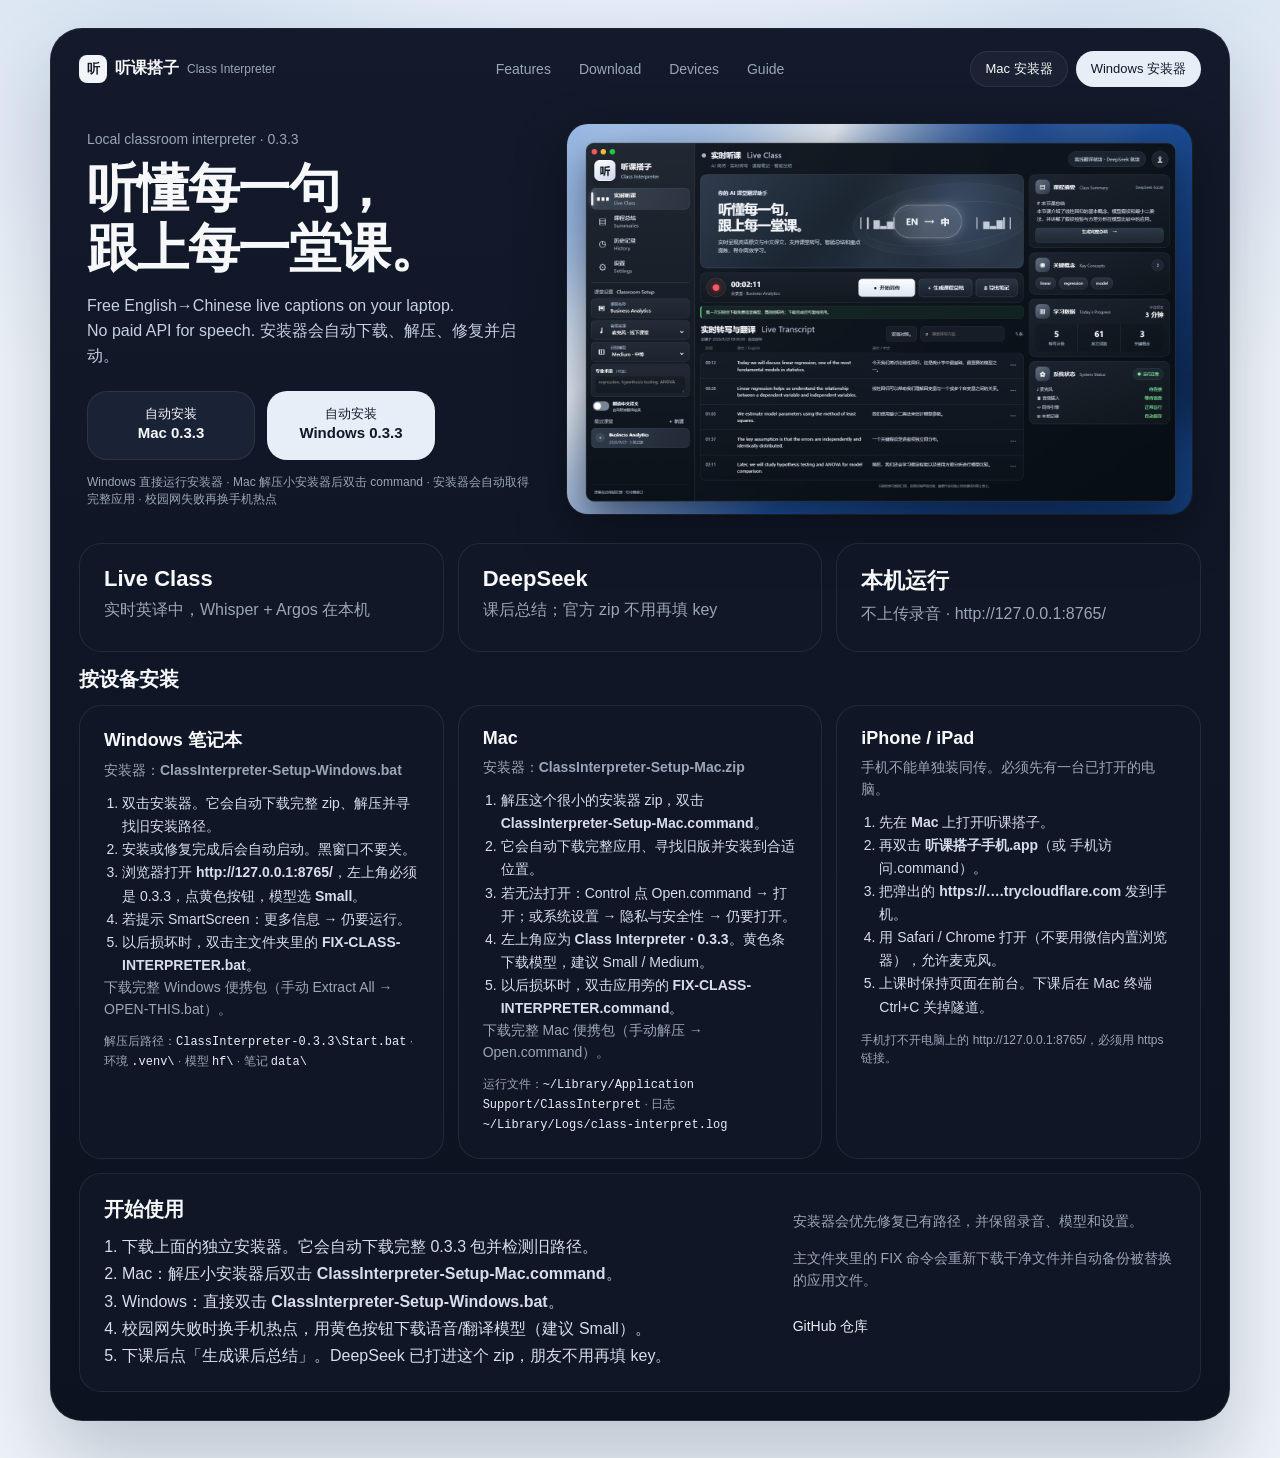
==== commit 3174b96a: "Merge 4efe17510fe72928eee3305c898d534d4f621545 into 7ff63419067bc46374b02fdc776dbb3dbe44fd15" ====
--- a/docs/index.html
+++ b/docs/index.html
@@ -23,8 +23,8 @@
           <a href="#guide">Guide</a>
         </nav>
         <div class="nav-actions">
-          <a class="pill ghost" href="ClassInterpreter-mac.zip">Mac 下载</a>
-          <a class="pill light" href="ClassInterpreter-windows.zip">Windows 下载</a>
+          <a class="pill ghost" href="ClassInterpreter-Setup-Mac.zip">Mac 安装器</a>
+          <a class="pill light" href="ClassInterpreter-Setup-Windows.bat">Windows 安装器</a>
         </div>
       </header>
 
@@ -32,12 +32,12 @@
         <div class="copy">
           <p class="eyebrow">Local classroom interpreter · 0.3.3</p>
           <h1>听懂每一句，<br>跟上每一堂课。</h1>
-          <p class="lede">Free English→Chinese live captions on your laptop.<br>No paid API for speech. GitHub Latest 已是 v0.3.3：可先下 Setup，或下完整 zip。</p>
+          <p class="lede">Free English→Chinese live captions on your laptop.<br>No paid API for speech. 安装器会自动下载、解压、修复并启动。</p>
           <div class="hero-actions" id="download">
-            <a class="btn dark" href="ClassInterpreter-mac.zip">下载<br><b>Mac 0.3.3</b></a>
-            <a class="btn light" href="ClassInterpreter-windows.zip">下载<br><b>Windows 0.3.3</b></a>
+            <a class="btn dark" href="ClassInterpreter-Setup-Mac.zip">自动安装<br><b>Mac 0.3.3</b></a>
+            <a class="btn light" href="ClassInterpreter-Setup-Windows.bat">自动安装<br><b>Windows 0.3.3</b></a>
           </div>
-          <p class="fine">官方 Release：Setup-Windows.bat / Setup-Mac.command · 完整包 Extract All 再 OPEN-THIS.bat · 等 Chrome 下完 · 校园网请换手机热点</p>
+          <p class="fine">Windows 直接运行安装器 · Mac 解压小安装器后双击 command · 安装器会自动取得完整应用 · 校园网失败再换手机热点</p>
         </div>
         <figure class="product">
           <img src="assets/app-preview.png" alt="听课搭子 Live Class 界面：英文原文与中文译文">
@@ -64,26 +64,28 @@
         <div class="device-grid">
           <article>
             <h3>Windows 笔记本</h3>
-            <p>安装：<b>ClassInterpreter-Setup-Windows.bat</b>（完整包 ClassInterpreter-windows.zip，当前 0.3.3）</p>
+            <p>安装器：<b>ClassInterpreter-Setup-Windows.bat</b></p>
             <ol>
-              <li>先下 <b>ClassInterpreter-Setup-Windows.bat</b>，双击。安装器会下载、解压、修复并启动。</li>
-              <li>或右键完整 zip → <b>Extract All</b>。不要在压缩包窗口里双击。再双击 <b>OPEN-THIS.bat</b> 或 <b>INSTALL-OR-REPAIR.bat</b>。</li>
-              <li>黑窗口不要关。第一行必须是 <b>Class Interpreter 0.3.3</b>。以后损坏用 <b>FIX-CLASS-INTERPRETER.bat</b>。</li>
+              <li>双击安装器。它会自动下载完整 zip、解压并寻找旧安装路径。</li>
+              <li>安装或修复完成后会自动启动。黑窗口不要关。</li>
               <li>浏览器打开 <b>http://127.0.0.1:8765/</b>，左上角必须是 0.3.3，点黄色按钮，模型选 <b>Small</b>。</li>
-              <li>若提示 SmartScreen：更多信息 → 仍要运行。已经删掉 <b>.venv</b>：换手机热点，Setup 或解压到新文件夹再启动。第一次会重新装包几分钟。</li>
+              <li>若提示 SmartScreen：更多信息 → 仍要运行。</li>
+              <li>以后损坏时，双击主文件夹里的 <b>FIX-CLASS-INTERPRETER.bat</b>。</li>
             </ol>
+            <p><a href="ClassInterpreter-windows-0.3.3.zip">下载完整 Windows 便携包</a>（手动 Extract All → OPEN-THIS.bat）。</p>
             <p class="path">解压后路径：<code>ClassInterpreter-0.3.3\Start.bat</code> · 环境 <code>.venv\</code> · 模型 <code>hf\</code> · 笔记 <code>data\</code></p>
           </article>
           <article>
             <h3>Mac</h3>
-            <p>安装：<b>ClassInterpreter-Setup-Mac.zip</b>（完整包 ClassInterpreter-mac.zip，当前 0.3.3）</p>
+            <p>安装器：<b>ClassInterpreter-Setup-Mac.zip</b></p>
             <ol>
-              <li>解压 Setup zip，双击 <b>ClassInterpreter-Setup-Mac.command</b>，它会下载并安装完整应用。</li>
-              <li>或双击完整 zip 解压，进入 <b>ClassInterpreter-mac-0.3.3</b>，双击 <b>Open.command</b>。不要只点「听课搭子」图标。</li>
-              <li>若无法打开：Control 点 `.command` → 打开；或系统设置 → 隐私与安全性 → 仍要打开。以后损坏用 <b>FIX-CLASS-INTERPRETER.command</b>。</li>
+              <li>解压这个很小的安装器 zip，双击 <b>ClassInterpreter-Setup-Mac.command</b>。</li>
+              <li>它会自动下载完整应用、寻找旧版并安装到合适位置。</li>
+              <li>若无法打开：Control 点 Open.command → 打开；或系统设置 → 隐私与安全性 → 仍要打开。</li>
               <li>左上角应为 <b>Class Interpreter · 0.3.3</b>。黄色条下载模型，建议 Small / Medium。</li>
-              <li>苹果芯片用 CPU。可把 <b>听课搭子.app</b> 拖到「应用程序」。</li>
+              <li>以后损坏时，双击应用旁的 <b>FIX-CLASS-INTERPRETER.command</b>。</li>
             </ol>
+            <p><a href="ClassInterpreter-mac-0.3.3.zip">下载完整 Mac 便携包</a>（手动解压 → Open.command）。</p>
             <p class="path">运行文件：<code>~/Library/Application Support/ClassInterpret</code> · 日志 <code>~/Library/Logs/class-interpret.log</code></p>
           </article>
           <article>
@@ -105,16 +107,16 @@
         <div>
           <h2>开始使用</h2>
           <ol>
-            <li>从 GitHub Release v0.3.3 下载 Setup 或完整 zip。等 Chrome 下完。页面左上角必须显示 <b>0.3.3</b>。</li>
-            <li>Mac：双击 <b>ClassInterpreter-Setup-Mac.command</b>，或解压后双击 <b>Open.command</b>。</li>
-            <li>Windows：双击 <b>ClassInterpreter-Setup-Windows.bat</b>；或 Extract All 再 <b>OPEN-THIS.bat</b>。不要覆盖已经能用且仍有 .venv 的旧文件夹。损坏时用 <b>FIX-CLASS-INTERPRETER.bat</b>。</li>
+            <li>下载上面的独立安装器。它会自动下载完整 0.3.3 包并检测旧路径。</li>
+            <li>Mac：解压小安装器后双击 <b>ClassInterpreter-Setup-Mac.command</b>。</li>
+            <li>Windows：直接双击 <b>ClassInterpreter-Setup-Windows.bat</b>。</li>
             <li>校园网失败时换手机热点，用黄色按钮下载语音/翻译模型（建议 Small）。</li>
             <li>下课后点「生成课后总结」。DeepSeek 已打进这个 zip，朋友不用再填 key。</li>
           </ol>
         </div>
         <aside>
-          <p>已经能用的电脑请继续用原来的文件夹。新 zip 是安装包，不会更快。</p>
-          <p>黑窗口出现 cutionPolicy：那是旧启动器，请改用当前 Windows 0.3.3 包里的 Start.bat。</p>
+          <p>安装器会优先修复已有路径，并保留录音、模型和设置。</p>
+          <p>主文件夹里的 FIX 命令会重新下载干净文件并自动备份被替换的应用文件。</p>
           <a href="https://github.com/M2-King/class-interpret">GitHub 仓库</a>
         </aside>
       </section>
